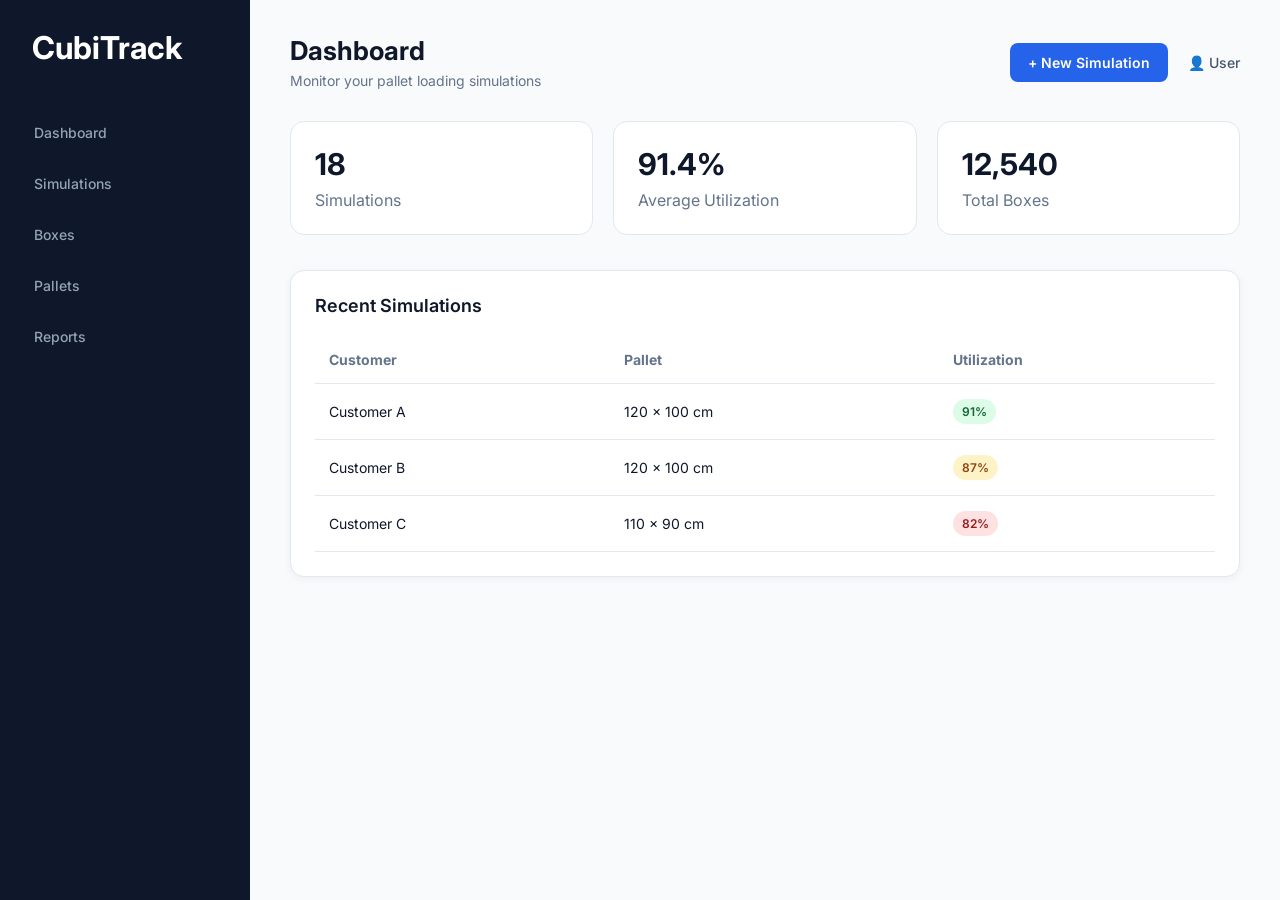
==== frontend/index.html @ 925ca28a "Initial CubiTrack dashboard prototype" ====
<!DOCTYPE html>
<html lang="en">
<head>
    <meta charset="UTF-8">
    <meta name="viewport" content="width=device-width, initial-scale=1.0">
    <title>CubiTrack</title>
<link rel="preconnect" href="https://fonts.googleapis.com">
<link rel="preconnect" href="https://fonts.gstatic.com" crossorigin>
<link href="https://fonts.googleapis.com/css2?family=Inter:wght@400;500;600;700&display=swap" rel="stylesheet">
<link rel="stylesheet" href="styles.css">
</head>

<body>
    <body>

    <!-- Main application container -->
    <div class="app">

        <!-- Sidebar -->
        <aside class="sidebar">
            <div class="logo">
                <h1>CubiTrack</h1>
            </div>
            <nav>
                <a href="#">Dashboard</a>
                <a href="#">Simulations</a>
                <a href="#">Boxes</a>
                <a href="#">Pallets</a>
                <a href="#">Reports</a>
            </nav>
        </aside>

        <!-- Main content -->
        <main class="main-content">
            <header class="topbar">
                <div>
                    <h1>Dashboard</h1>
                    <p class="page-description">
                        Monitor your pallet loading simulations
                    </p>
                </div>
                <div class="topbar-actions">
                    <button class="btn-primary">
                        + New Simulation
                    </button>
                    <span class="user">
                        👤 User
                    </span>
                </div>
            </header>

            <!-- Metrics -->
            <section class="metrics">
                <div class="metric-card">
                    <h2>18</h2>
                    <p>Simulations</p>
                </div>
                <div class="metric-card">
                    <h2>91.4%</h2>
                    <p>Average Utilization</p>
                </div>
                <div class="metric-card">
                    <h2>12,540</h2>
                    <p>Total Boxes</p>
                </div>
            </section>

            <!-- Recent simulations -->
            <section class="simulations">
                <h2>Recent Simulations</h2>
                <table>
                    <thead>
                        <tr>
                            <th>Customer</th>
                            <th>Pallet</th>
                            <th>Utilization</th>
                        </tr>
                    </thead>
                    <tbody>
                        <tr>
                            <td>Customer A</td>
                            <td>120 × 100 cm</td>
                            <td>
                                <span class="utilization high">91%</span>
                            </td>
                        </tr>
                        <tr>
                            <td>Customer B</td>
                            <td>120 × 100 cm</td>
                            <td>
                                <span class="utilization medium">87%</span>
                            </td>
                        </tr>
                        <tr>
                            <td>Customer C</td>
                            <td>110 × 90 cm</td>
                            <td>
                                <span class="utilization low">82%</span>
                            </td>
                        </tr>
                    </tbody>
                </table>
            </section>
        </main>
    </div>
</body>
</body>
</html>
---- frontend/styles.css ----
/* =====================================================================================================
    CubiTrack - Global Styles
   ======================================== */

/* Remove default browser spacing */
* {
    margin: 0;
    padding: 0;
    box-sizing: border-box;
}


/* Base page styles */
body {
    font-family: 'Inter', sans-serif;
    background-color: #f8fafc;
    color: #0f172a;
}

/* ===================================================================================================
    Main Layout
   ======================================== */

.app {
    display: flex;
    min-height: 100vh;
}

/* =====================================================================================================
    Sidebar
   ======================================== */

.sidebar {
    width: 250px;
    min-height: 100vh;

    background-color: #0f172a;
    color: white;

    padding: 28px 20px;

    display: flex;
    flex-direction: column;
}

.logo {
    font-size: 21px;
    font-weight: 700;

    padding: 0 12px;
    margin-bottom: 45px;
}

.sidebar nav {
    display: flex;
    flex-direction: column;
    gap: 10px;
}

.sidebar nav a {
    color: #94a3b8;
    text-decoration: none;
    padding: 12px 14px;
    border-radius: 8px;
    font-size: 14px;
    font-weight: 500;
    transition: 0.2s;
}

.sidebar nav a:hover {
    background-color: #1e293b;
    color: white;
}

/* =====================================================================================================
    Main Content
   ======================================== */

.main-content {
    flex: 1;
    padding: 35px 40px;
    max-width: 1600px;
}
/* =====================================================================================================
    Topbar
   ======================================== */

.topbar {
    display: flex;
    justify-content: space-between;
    align-items: center;
    margin-bottom: 32px;
}

.topbar h1 {
    font-size: 26px;
    font-weight: 700;
}

.user {
    color: #475569;
    font-size: 14px;
    font-weight: 500;
}

/* =====================================================================================================
    Metrics
   ======================================== */

.metrics {
    display: grid;
    grid-template-columns: repeat(3, 1fr);
    gap: 20px;
    margin-bottom: 35px;
}

.metric-card {
    background-color: white;
    padding: 24px;
    border-radius: 14px;
    border: 1px solid #e2e8f0;
    transition: 0.2s;
}

.metric-card:hover {
    transform: translateY(-2px);
    box-shadow: 0 8px 20px rgba(15, 23, 42, 0.08);
}

.metric-card h2 {
    font-size: 30px;
    font-weight: 700;
    margin-bottom: 8px;
}

.metric-card p {
    color: #64748b;
}

/* =====================================================================================================
    Simulations Table
   ======================================== */

.simulations {
    background-color: white;
    padding: 24px;
    border-radius: 12px;
    box-shadow: 0 2px 8px rgba(0, 0, 0, 0.05);
}

.simulations h2 {
    margin-bottom: 20px;
}

table {
    width: 100%;
    border-collapse: collapse;
}

th,
td {
    text-align: left;
    padding: 14px;
    border-bottom: 1px solid #e5e7eb;
}

th {
    color: #64748b;
    font-size: 14px;
}

td {
    font-size: 14px;
}

.page-description {
    margin-top: 6px;
    color: #64748b;
    font-size: 14px;
}

.topbar-actions {
    display: flex;
    align-items: center;
    gap: 20px;
}

.btn-primary {
    border: none;
    background-color: #2563eb;
    color: white;
    padding: 11px 18px;
    border-radius: 8px;
    font-family: inherit;
    font-size: 14px;
    font-weight: 600;
    cursor: pointer;
    transition: 0.2s;
}

.btn-primary {
    border: none;
    background-color: #2563eb;
    color: white;
    padding: 11px 18px;
    border-radius: 8px;
    font-family: inherit;
    font-size: 14px;
    font-weight: 600;
    cursor: pointer;
    transition: 0.2s;
}

.btn-primary:hover {
    background-color: #1d4ed8;
    transform: translateY(-1px);
}

.simulations {
    background-color: white;
    padding: 24px;
    border-radius: 14px;
    border: 1px solid #e2e8f0;
}

.simulations h2 {
    font-size: 18px;
    font-weight: 600;
    margin-bottom: 20px;
}

th,
td {
    text-align: left;
    padding: 15px 14px;
    border-bottom: 1px solid #e2e8f0;
}

tbody tr:hover {
    background-color: #f8fafc;
}

.utilization {
    display: inline-block;
    padding: 5px 9px;
    border-radius: 20px;
    font-size: 12px;
    font-weight: 600;
}

.utilization.high {
    background-color: #dcfce7;
    color: #166534;
}

.utilization.medium {
    background-color: #fef3c7;
    color: #92400e;
}

.utilization.low {
    background-color: #fee2e2;
    color: #991b1b;
}


/* =====================================================================================================
    Responsive Design
   ======================================== */
@media (max-width: 900px) {

    .sidebar {
        width: 200px;
    }

    .main-content {
        padding: 25px;
    }

    .metrics {
        grid-template-columns: 1fr;
    }

}

@media (max-width: 600px) {

    .sidebar {
        display: none;
    }

    .main-content {
        padding: 20px;
    }

    .topbar {
        align-items: flex-start;
        flex-direction: column;
        gap: 20px;
    }

    .topbar-actions {
        width: 100%;
        justify-content: space-between;
    }

    .simulations {
        overflow-x: auto;
    }
}
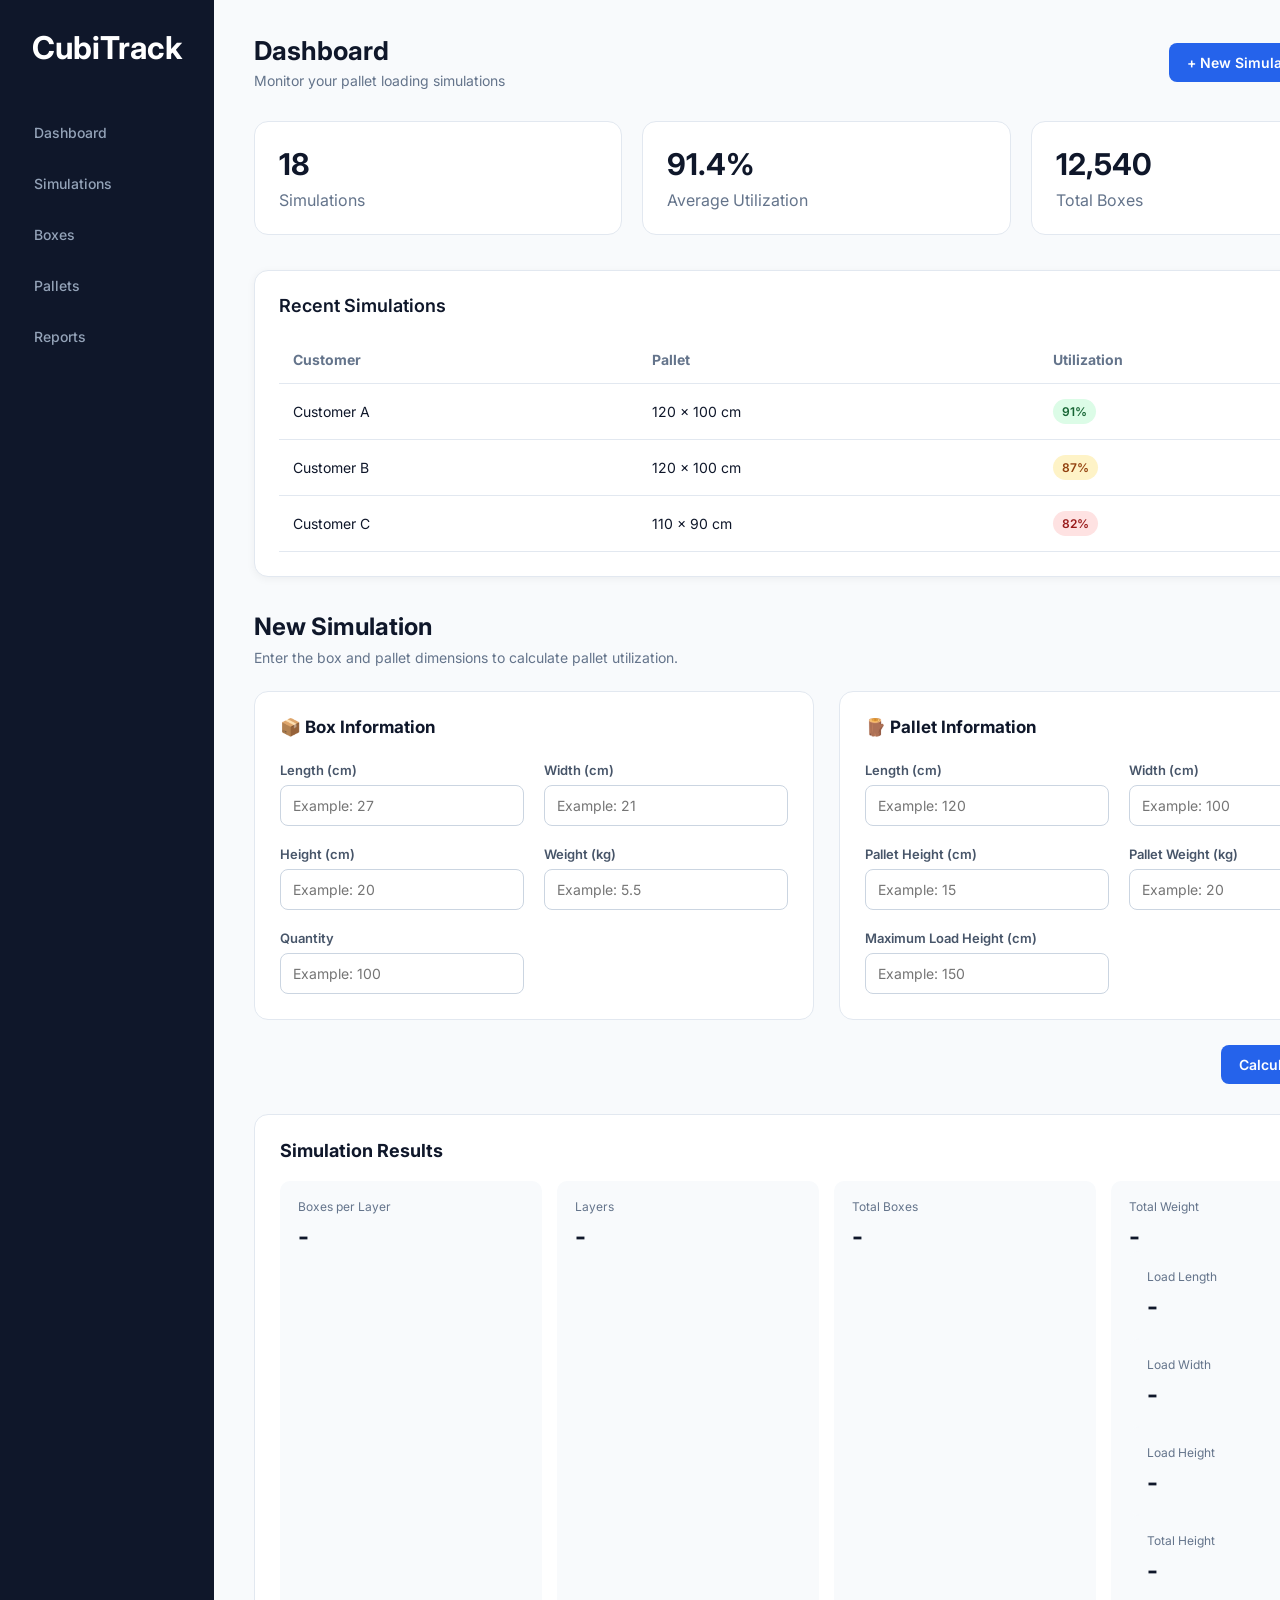
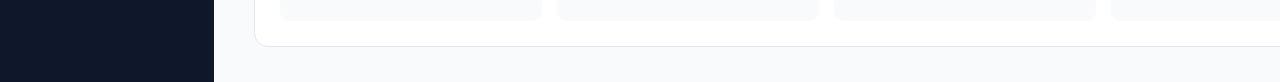
==== commit fa4e64af: "update" ====
--- a/frontend/index.html
+++ b/frontend/index.html
@@ -4,19 +4,23 @@
     <meta charset="UTF-8">
     <meta name="viewport" content="width=device-width, initial-scale=1.0">
     <title>CubiTrack</title>
-<link rel="preconnect" href="https://fonts.googleapis.com">
-<link rel="preconnect" href="https://fonts.gstatic.com" crossorigin>
-<link href="https://fonts.googleapis.com/css2?family=Inter:wght@400;500;600;700&display=swap" rel="stylesheet">
-<link rel="stylesheet" href="styles.css">
+    <!-- Google Fonts -->
+    <link rel="preconnect" href="https://fonts.googleapis.com">
+    <link rel="preconnect" href="https://fonts.gstatic.com" crossorigin>
+    <link
+        href="https://fonts.googleapis.com/css2?family=Inter:wght@400;500;600;700&display=swap"
+        rel="stylesheet"
+    >
+    <!-- Main stylesheet -->
+    <link rel="stylesheet" href="styles.css">
 </head>
 
 <body>
-    <body>
-
     <!-- Main application container -->
     <div class="app">
-
-        <!-- Sidebar -->
+        <!-- ================================
+            SIDEBAR
+        ================================= -->
         <aside class="sidebar">
             <div class="logo">
                 <h1>CubiTrack</h1>
@@ -30,8 +34,13 @@
             </nav>
         </aside>
 
-        <!-- Main content -->
+        <!-- ================================
+            MAIN CONTENT
+        ================================= -->
         <main class="main-content">
+            <!-- ================================
+                DASHBOARD HEADER
+            ================================= -->
             <header class="topbar">
                 <div>
                     <h1>Dashboard</h1>
@@ -49,7 +58,9 @@
                 </div>
             </header>
 
-            <!-- Metrics -->
+            <!-- ================================
+                METRICS
+            ================================= -->
             <section class="metrics">
                 <div class="metric-card">
                     <h2>18</h2>
@@ -65,7 +76,9 @@
                 </div>
             </section>
 
-            <!-- Recent simulations -->
+            <!-- ================================
+                RECENT SIMULATIONS
+            ================================= -->
             <section class="simulations">
                 <h2>Recent Simulations</h2>
                 <table>
@@ -81,28 +94,330 @@
                             <td>Customer A</td>
                             <td>120 × 100 cm</td>
                             <td>
-                                <span class="utilization high">91%</span>
+                                <span class="utilization high">
+                                    91%
+                                </span>
                             </td>
                         </tr>
                         <tr>
                             <td>Customer B</td>
                             <td>120 × 100 cm</td>
                             <td>
-                                <span class="utilization medium">87%</span>
+                                <span class="utilization medium">
+                                    87%
+                                </span>
                             </td>
                         </tr>
                         <tr>
                             <td>Customer C</td>
                             <td>110 × 90 cm</td>
                             <td>
-                                <span class="utilization low">82%</span>
+                                <span class="utilization low">
+                                    82%
+                                </span>
                             </td>
                         </tr>
                     </tbody>
                 </table>
             </section>
+
+            <!-- ============================================
+                NEW SIMULATION
+                this is the section we just added.
+            ============================================= -->
+            <section class="simulation-page">
+
+                <!-- Page header -->
+                <div class="page-header">
+                    <div>
+                        <h1>New Simulation</h1>
+                        <p>
+                            Enter the box and pallet dimensions
+                            to calculate pallet utilization.
+                        </p>
+                    </div>
+                </div>
+
+                <!-- ========================================
+                    SIMULATION INPUTS
+                ========================================= -->
+                <div class="simulation-grid">
+                    <!-- ================================
+                        BOX INFORMATION
+                    ================================= -->
+                    <div class="simulation-card">
+                        <h2>📦 Box Information</h2>
+                        <div class="form-grid">
+                            <!-- Box length -->
+                            <div class="form-group">
+                                <label for="boxLength">
+                                    Length (cm)
+                                </label>
+                                <input
+                                    type="number"
+                                    id="boxLength"
+                                    placeholder="Example: 27"
+                                >
+                            </div>
+
+                            <!-- Box width -->
+                            <div class="form-group">
+                                <label for="boxWidth">
+                                    Width (cm)
+                                </label>
+                                <input
+                                    type="number"
+                                    id="boxWidth"
+                                    placeholder="Example: 21"
+                                >
+                            </div>
+
+                            <!-- Box height -->
+                            <div class="form-group">
+                                <label for="boxHeight">
+                                    Height (cm)
+                                </label>
+                                <input
+                                    type="number"
+                                    id="boxHeight"
+                                    placeholder="Example: 20"
+                                >
+                            </div>
+
+                            <!-- Box weight -->
+                            <div class="form-group">
+                                <label for="boxWeight">
+                                    Weight (kg)
+                                </label>
+                                <input
+                                    type="number"
+                                    id="boxWeight"
+                                    placeholder="Example: 5.5"
+                                    step="0.01"
+                                >
+                            </div>
+
+                            <!-- Box quantity -->
+                            <div class="form-group">
+                                <label for="boxQuantity">
+                                    Quantity
+                                </label>
+                                <input
+                                    type="number"
+                                    id="boxQuantity"
+                                    placeholder="Example: 100"
+                                >
+                            </div>
+                        </div>
+                    </div>
+
+
+<!-- ========================================================================
+    PALLET INFORMATION
+================================= -->
+
+<div class="simulation-card">
+    <h2>🪵 Pallet Information</h2>
+    <div class="form-grid">
+
+
+        <!-- Pallet length -->
+        <div class="form-group">
+            <label for="palletLength">
+                Length (cm)
+            </label>
+
+            <input
+                type="number"
+                id="palletLength"
+                placeholder="Example: 120"
+                min="0"
+            >
+        </div>
+
+
+
+        <!-- Pallet width -->
+        <div class="form-group">
+            <label for="palletWidth">
+                Width (cm)
+            </label>
+
+
+            <input
+                type="number"
+                id="palletWidth"
+                placeholder="Example: 100"
+                min="0"
+            >
+        </div>
+
+
+
+        <!-- Physical pallet height -->
+        <div class="form-group">
+            <label for="palletHeight">
+                Pallet Height (cm)
+            </label>
+
+            <input
+                type="number"
+                id="palletHeight"
+                placeholder="Example: 15"
+                min="0"
+            >
+        </div>
+
+
+
+        <!-- Pallet weight -->
+        <div class="form-group">
+            <label for="palletWeight">
+                Pallet Weight (kg)
+            </label>
+
+            <input
+                type="number"
+                id="palletWeight"
+                placeholder="Example: 20"
+                step="0.01"
+                min="0"
+            >
+        </div>
+
+
+
+        <!-- Maximum load height -->
+        <div class="form-group">
+            <label for="palletMaxLoadHeight">
+                Maximum Load Height (cm)
+            </label>
+
+            <input
+                type="number"
+                id="palletMaxLoadHeight"
+                placeholder="Example: 150"
+                min="0"
+            >
+        </div>
+
+
+    </div>
+</div>
+                </div>
+                <!-- ========================================
+                    CALCULATE BUTTON
+                ========================================= -->
+                <div class="simulation-actions">
+                    <button
+                        type="button"
+                        class="btn-primary"
+                        id="calculateBtn"
+                    >
+                        Calculate Simulation
+                    </button>
+                </div>
+
+                <!-- ========================================
+                    SIMULATION RESULTS
+                ========================================= -->
+                <div
+                    class="simulation-results"
+                    id="simulationResults"
+                >
+                    <h2>Simulation Results</h2>
+                    <div class="results-grid">
+
+                        <!-- Boxes per layer -->
+                        <div class="result-card">
+                            <span>
+                                Boxes per Layer
+                            </span>
+                            <strong id="boxesPerLayer">
+                                -
+                            </strong>
+                        </div>
+
+                        <!-- Number of layers -->
+                        <div class="result-card">
+                            <span>
+                                Layers
+                            </span>
+                            <strong id="layers">
+                                -
+                            </strong>
+                        </div>
+                        <!-- Total boxes -->
+                        <div class="result-card">
+                            <span>
+                                Total Boxes
+                            </span>
+                            <strong id="totalBoxes">
+                                -
+                            </strong>
+                        </div>
+
+                        <!-- Total weight -->
+                        <div class="result-card">
+                            <span>
+                                Total Weight
+                            </span>
+                            <strong id="totalWeight">
+                                -
+                            </strong>
+
+                        <!-- Load length -->
+                        <div class="result-card">
+                            <span>
+                                Load Length
+                            </span>
+                            <strong id="loadLength">
+                                -
+                            </strong>
+                        </div>
+
+
+                        <!-- Load width -->
+                        <div class="result-card">
+                            <span>
+                                Load Width
+                            </span>
+                            <strong id="loadWidth">
+                                -
+                            </strong>
+                        </div>
+
+
+                        <!-- Load height -->
+                        <div class="result-card">
+                            <span>
+                                Load Height
+                            </span>
+                            <strong id="loadHeight">
+                                -
+                            </strong>
+                        </div>
+
+
+                        <!-- Total height -->
+                        <div class="result-card">
+                            <span>
+                                Total Height
+                            </span>
+                            <strong id="totalHeight">
+                                -
+                            </strong>
+                        </div>
+
+                        </div>
+                    </div>
+                </div>
+            </section>
         </main>
     </div>
-</body>
+
+    <!-- JavaScript -->
+    <script src="js/app.js"></script>
+
 </body>
 </html>
--- a/frontend/styles.css
+++ b/frontend/styles.css
@@ -307,4 +307,149 @@
     .simulations {
         overflow-x: auto;
     }
+}
+
+/* =============================================================================
+NEW SIMULATION
+======================================== */
+
+.simulation-page {
+    margin-top: 35px;
+}
+
+.page-header {
+    margin-bottom: 25px;
+}
+
+.page-header h1 {
+    font-size: 24px;
+    margin-bottom: 8px;
+}
+
+.page-header p {
+    color: #64748b;
+    font-size: 14px;
+}
+
+
+/* Simulation cards */
+.simulation-grid {
+    display: grid;
+    grid-template-columns: repeat(2, 1fr);
+    gap: 25px;
+}
+
+.simulation-card {
+    background-color: white;
+    padding: 25px;
+    border-radius: 14px;
+    border: 1px solid #e2e8f0;
+}
+
+.simulation-card h2 {
+    font-size: 17px;
+    margin-bottom: 25px;
+}
+
+
+/* Form */
+.form-grid {
+    display: grid;
+    grid-template-columns: repeat(2, 1fr);
+    gap: 20px;
+}
+
+.form-group {
+    display: flex;
+    flex-direction: column;
+    gap: 7px;
+}
+
+.form-group label {
+    font-size: 13px;
+    font-weight: 600;
+    color: #475569;
+}
+
+.form-group input {
+    padding: 11px 12px;
+    border: 1px solid #cbd5e1;
+    border-radius: 8px;
+    font-family: inherit;
+    font-size: 14px;
+    outline: none;
+}
+
+.form-group input:focus {
+    border-color: #2563eb;
+    box-shadow: 0 0 0 3px rgba(37, 99, 235, 0.1);
+}
+
+
+/* Button */
+.simulation-actions {
+    display: flex;
+    justify-content: flex-end;
+    margin-top: 25px;
+}
+
+
+/* Results */
+.simulation-results {
+    margin-top: 30px;
+    background-color: white;
+    padding: 25px;
+    border-radius: 14px;
+    border: 1px solid #e2e8f0;
+}
+
+.simulation-results h2 {
+    font-size: 18px;
+    margin-bottom: 20px;
+}
+
+.results-grid {
+    display: grid;
+    grid-template-columns: repeat(4, 1fr);
+    gap: 15px;
+}
+
+.result-card {
+    padding: 18px;
+    background-color: #f8fafc;
+    border-radius: 10px;
+}
+
+.result-card span {
+    display: block;
+    color: #64748b;
+    font-size: 12px;
+    margin-bottom: 8px;
+}
+
+.result-card strong {
+    font-size: 24px;
+}
+
+
+/* Responsive */
+@media (max-width: 900px) {
+    .simulation-grid {
+        grid-template-columns: 1fr;
+    }
+    .results-grid {
+        grid-template-columns: repeat(2, 1fr);
+    }
+}
+
+
+@media (max-width: 600px) {
+
+    .form-grid {
+        grid-template-columns: 1fr;
+    }
+    .results-grid {
+        grid-template-columns: 1fr;
+    }
+
 }
